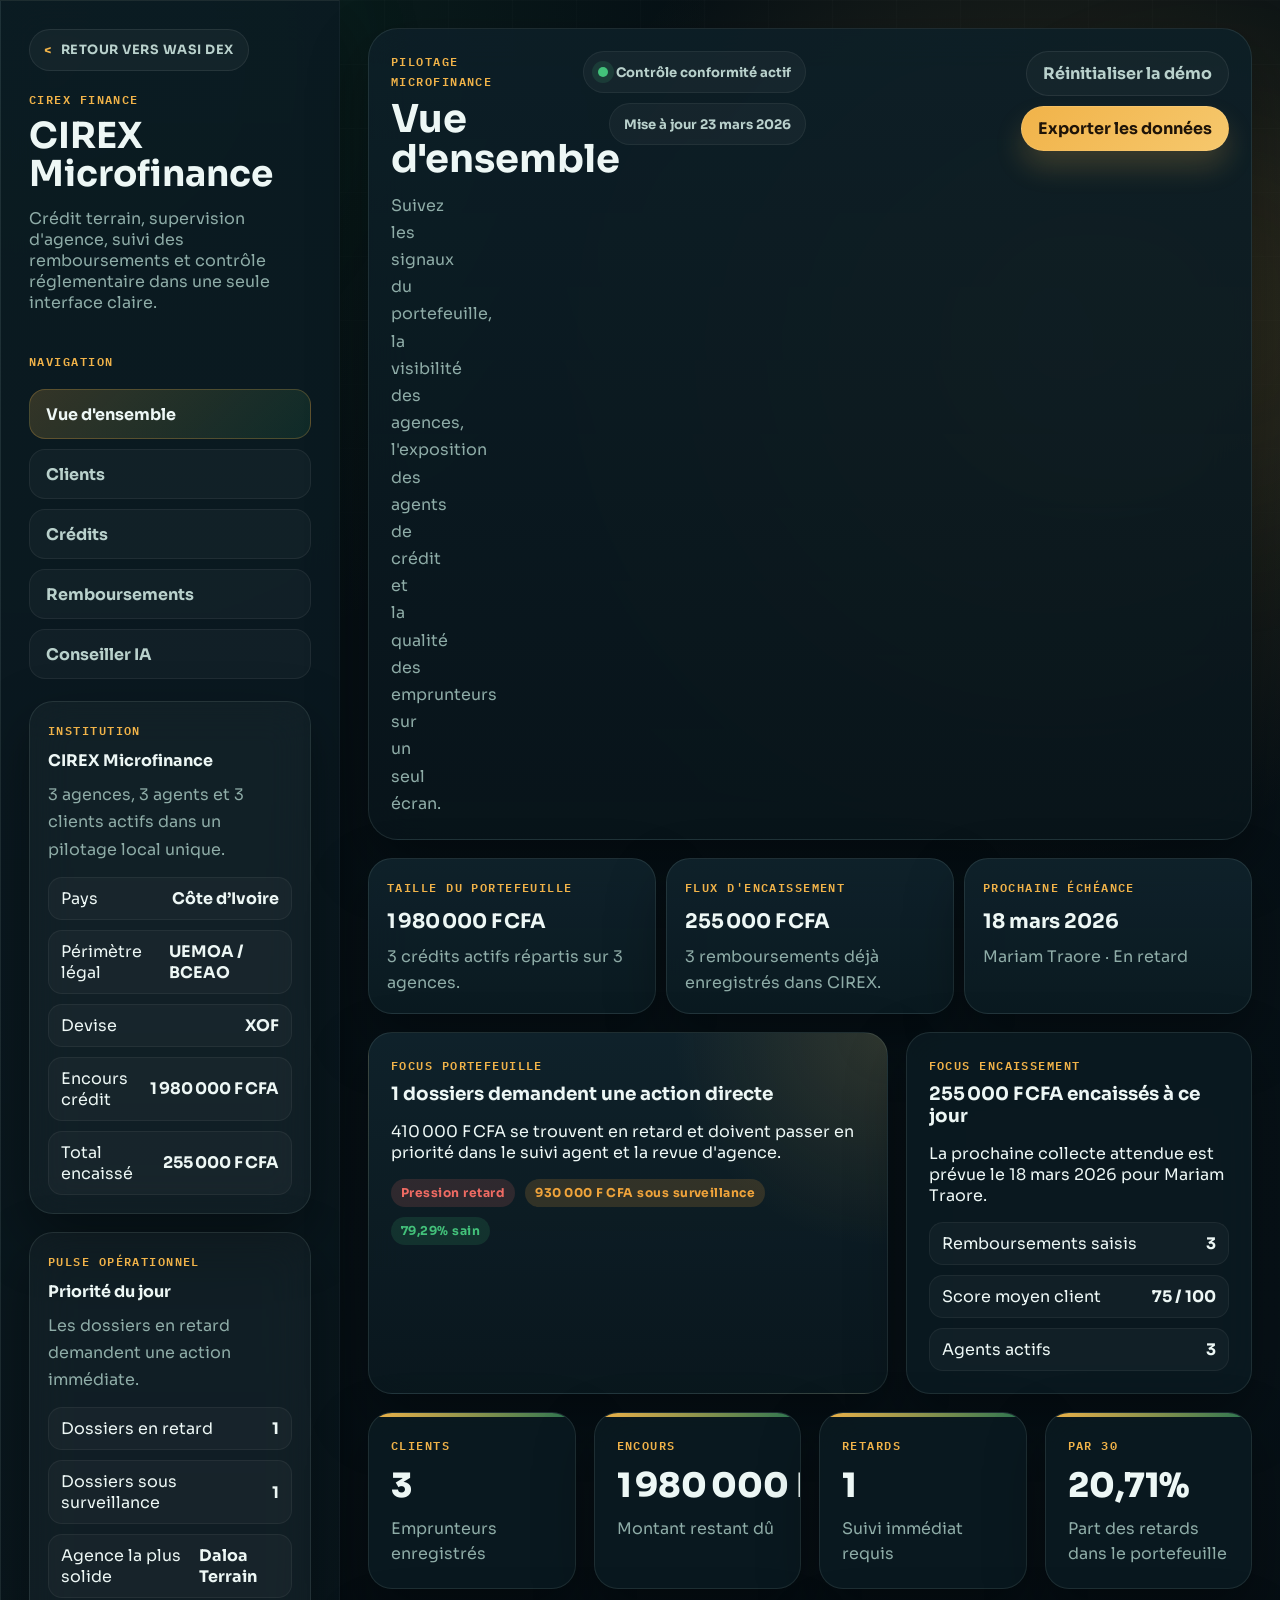
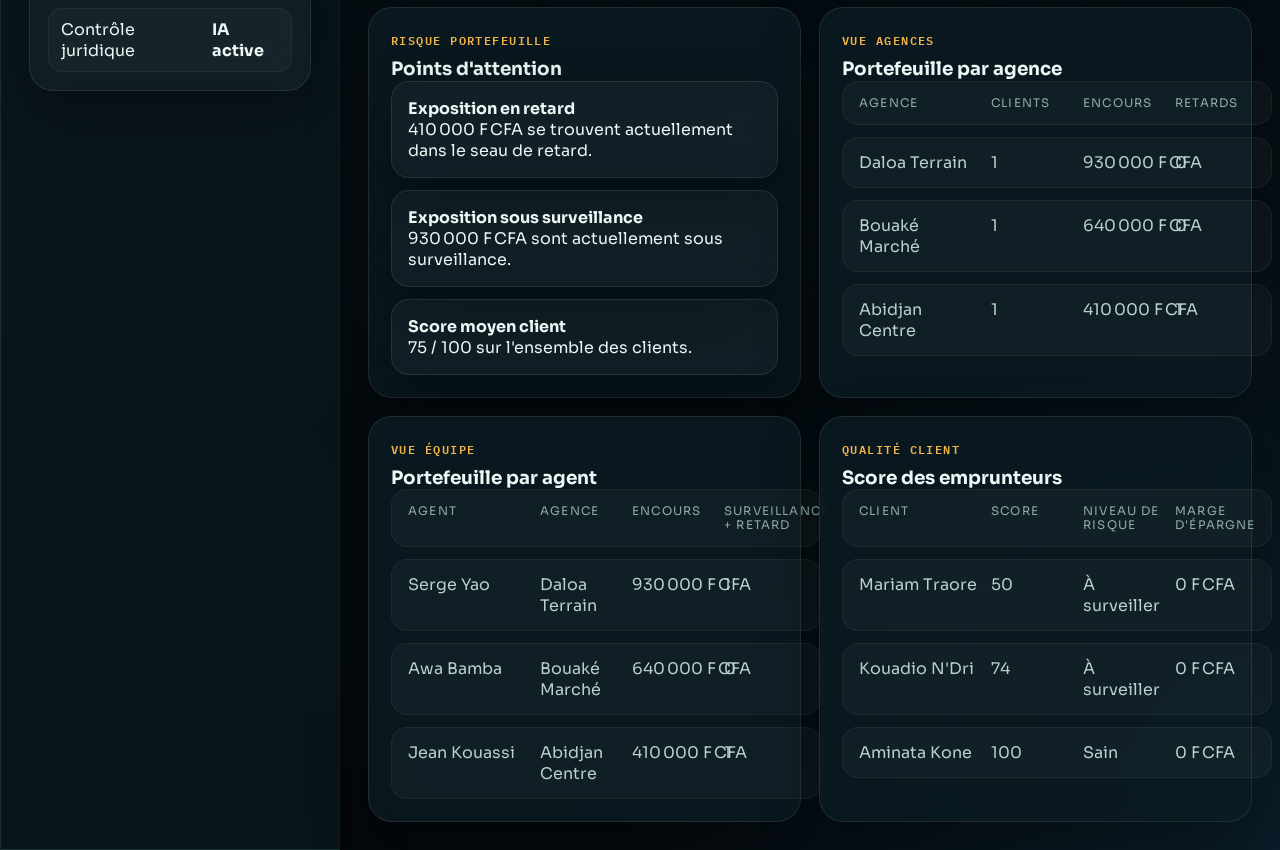
==== microfinance-app/index.html @ 3d6dc998 "Add ecosystem hub and CIREX public modules" ====
<!DOCTYPE html>
<html lang="fr">
<head>
  <meta charset="UTF-8">
  <meta name="viewport" content="width=device-width, initial-scale=1.0">
  <title>CIREX Microfinance</title>
  <link rel="preconnect" href="https://fonts.googleapis.com">
  <link rel="preconnect" href="https://fonts.gstatic.com" crossorigin>
  <link href="https://fonts.googleapis.com/css2?family=IBM+Plex+Mono:wght@400;500;600&family=Sora:wght@400;500;600;700;800&display=swap" rel="stylesheet">
  <link rel="stylesheet" href="./styles.css">
</head>
<body>
  <div class="page-orb orb-a"></div>
  <div class="page-orb orb-b"></div>

  <div class="app-shell">
    <aside class="sidebar">
      <div class="sidebar-top">
        <a class="back-link" href="../index.html">Retour vers WASI DEX</a>
        <div>
          <div class="eyebrow">CIREX Finance</div>
          <h1>CIREX Microfinance</h1>
          <p>Crédit terrain, supervision d'agence, suivi des remboursements et contrôle réglementaire dans une seule interface claire.</p>
        </div>
      </div>

      <div class="nav-shell">
        <div class="eyebrow">Navigation</div>
        <nav class="nav-list">
          <button class="nav-item active" data-view="overview">Vue d'ensemble</button>
          <button class="nav-item" data-view="clients">Clients</button>
          <button class="nav-item" data-view="loans">Crédits</button>
          <button class="nav-item" data-view="repayments">Remboursements</button>
          <button class="nav-item" data-view="advisor">Conseiller IA</button>
        </nav>
      </div>

      <div class="sidebar-stack">
        <article class="sidebar-card" id="institution-card"></article>
        <article class="sidebar-card" id="pulse-card"></article>
      </div>
    </aside>

    <main class="main-panel">
      <header class="topbar">
        <div>
          <div class="eyebrow">Pilotage Microfinance</div>
          <h2 id="view-title">Vue d'ensemble</h2>
          <p id="view-description" class="lead-copy">Suivez le portefeuille, la pression des agences, l'exposition des agents de crédit et la qualité des emprunteurs en un coup d'oeil.</p>
        </div>
        <div class="topbar-right">
          <div class="meta-chip">
            <span class="status-dot"></span>
            <span>Contrôle conformité actif</span>
          </div>
          <div class="meta-chip" id="last-updated">Mise à jour -</div>
        </div>
        <div class="topbar-actions">
          <button id="reset-btn" class="secondary-btn">Réinitialiser la démo</button>
          <button id="export-btn" class="primary-btn">Exporter les données</button>
        </div>
      </header>

      <section class="hero-strip" id="hero-strip"></section>

      <section class="view active" id="view-overview">
        <div class="feature-grid">
          <article class="panel accent-panel" id="portfolio-spotlight"></article>
          <article class="panel" id="collection-spotlight"></article>
        </div>
        <div class="stats-grid" id="stats-grid"></div>
        <div class="two-col">
          <article class="panel">
            <div class="eyebrow">Risque Portefeuille</div>
            <h3>Points d'attention</h3>
            <div id="risk-list" class="stack"></div>
          </article>
          <article class="panel">
            <div class="eyebrow">Vue Agences</div>
            <h3>Portefeuille par agence</h3>
            <div id="branch-table" class="table"></div>
          </article>
        </div>
        <div class="two-col">
          <article class="panel">
            <div class="eyebrow">Vue Équipe</div>
            <h3>Portefeuille par agent</h3>
            <div id="officer-table" class="table"></div>
          </article>
          <article class="panel">
            <div class="eyebrow">Qualité Client</div>
            <h3>Score des emprunteurs</h3>
            <div id="score-table" class="table"></div>
          </article>
        </div>
      </section>

      <section class="view" id="view-clients">
        <div class="split">
          <article class="panel">
            <div class="eyebrow">Nouveau Dossier</div>
            <h3>Ajouter un client</h3>
            <form id="client-form" class="form-grid">
              <label>Nom complet<input name="name" required></label>
              <label>Secteur d'activité<input name="sector" required></label>
              <label>Localité<input name="region" required></label>
              <label>Téléphone<input name="phone" required></label>
              <label>Agence<select name="branchId" id="client-branch-select" required></select></label>
              <label>Agent de crédit<select name="officerId" id="client-officer-select" required></select></label>
              <label class="full-span">Notes<textarea name="notes" rows="3"></textarea></label>
              <div class="full-span actions"><button class="primary-btn" type="submit">Ajouter le client</button></div>
            </form>
          </article>
          <article class="panel">
            <div class="eyebrow">Portefeuille Client</div>
            <h3>Clients</h3>
            <div id="client-list" class="stack"></div>
          </article>
        </div>
      </section>

      <section class="view" id="view-loans">
        <div class="split">
          <article class="panel">
            <div class="eyebrow">Mise En Place</div>
            <h3>Créer un crédit</h3>
            <div class="compliance-shell">
              <div class="compliance-card idle" id="loan-compliance-card">
                <div class="eyebrow">Filtre Juridique IA</div>
                <div class="compliance-body">
                  Chaque nouveau crédit est contrôlé avant enregistrement afin de limiter les écarts réglementaires.
                </div>
              </div>
            </div>
            <form id="loan-form" class="form-grid">
              <label>Client<select name="clientId" id="loan-client-select" required></select></label>
              <label>Objet du crédit<input name="purpose" required></label>
              <label>Montant XOF<input name="principal" type="number" min="1" required></label>
              <label>Taux d'intérêt %<input name="interestRate" type="number" min="0" step="0.1" required></label>
              <label>Durée en mois<input name="termMonths" type="number" min="1" required></label>
              <label>Prochaine échéance<input name="nextDueDate" type="date" required></label>
              <label>Agence<select name="branchId" id="loan-branch-select" required></select></label>
              <label>Agent de crédit<select name="officerId" id="loan-officer-select" required></select></label>
              <label>Niveau de risque<select name="riskFlag"><option value="Low">Faible</option><option value="Medium">Moyen</option><option value="High">Élevé</option></select></label>
              <label>Statut<select name="status"><option value="Current">En cours</option><option value="Watch">Sous surveillance</option><option value="Late">En retard</option></select></label>
              <div class="full-span actions"><button id="loan-submit-btn" class="primary-btn" type="submit">Contrôler puis créer le crédit</button></div>
            </form>
          </article>
          <article class="panel">
            <div class="eyebrow">Portefeuille Crédit</div>
            <h3>Crédits</h3>
            <div id="loan-list" class="stack"></div>
          </article>
        </div>
      </section>

      <section class="view" id="view-repayments">
        <div class="split">
          <article class="panel">
            <div class="eyebrow">Encaissement</div>
            <h3>Enregistrer un remboursement</h3>
            <div class="compliance-shell">
              <div class="compliance-card idle" id="repayment-compliance-card">
                <div class="eyebrow">Filtre Juridique IA</div>
                <div class="compliance-body">
                  Chaque remboursement est vérifié avant validation pour rester cohérent avec le dossier de crédit et le cadre légal.
                </div>
              </div>
            </div>
            <form id="repayment-form" class="form-grid">
              <label>Crédit<select name="loanId" id="repayment-loan-select" required></select></label>
              <label>Montant XOF<input name="amount" type="number" min="1" required></label>
              <label>Date de paiement<input name="paymentDate" type="date" required></label>
              <label>Commentaire<input name="note" required></label>
              <div class="full-span actions"><button id="repayment-submit-btn" class="primary-btn" type="submit">Contrôler puis enregistrer le remboursement</button></div>
            </form>
          </article>
          <article class="panel">
            <div class="eyebrow">Journal D'encaissement</div>
            <h3>Remboursements</h3>
            <div id="repayment-list" class="stack"></div>
          </article>
        </div>
      </section>

      <section class="view" id="view-advisor">
        <div class="advisor-grid">
          <article class="panel advisor-panel">
            <div class="eyebrow">CIREX IA</div>
            <h3>Conseiller Réglementaire Microfinance</h3>
            <p class="lead-copy advisor-copy">
              Posez vos questions sur la réglementation microfinance en Afrique, le périmètre BCEAO et UEMOA,
              les sources officielles indexées et les priorités opérationnelles du portefeuille CIREX.
            </p>

            <div class="advisor-meta" id="ai-meta-pills"></div>
            <div class="advisor-examples" id="ai-example-prompts"></div>

            <div class="advisor-chat" id="ai-chat-log" aria-live="polite">
              <article class="advisor-message assistant">
                <div class="eyebrow">Assistant</div>
                <div class="advisor-message-body">
                  Posez votre question en français. Essayez par exemple : « La réglementation BCEAO sur la microfinance s'applique-t-elle au Sénégal ? »
                </div>
              </article>
            </div>

            <form id="ai-form" class="advisor-form">
              <label class="sr-only" for="ai-question">Poser une question à CIREX IA</label>
              <textarea
                id="ai-question"
                name="question"
                rows="4"
                placeholder="Posez une question sur la réglementation, un pays, ou le portefeuille CIREX..."
                required
              ></textarea>
              <div class="advisor-form-row">
                <p class="muted">Les réponses réglementaires sont fondées sur des sources officielles indexées. Les réponses opérationnelles utilisent l'état actuel du portefeuille CIREX.</p>
                <button id="ai-submit-btn" class="primary-btn" type="submit">Interroger l'IA</button>
              </div>
            </form>
          </article>

          <div class="advisor-side">
            <article class="panel">
              <div class="eyebrow">Base Réglementaire</div>
              <h3 id="ai-source-title">Chargement des sources...</h3>
              <p id="ai-source-description" class="muted">
                Chargement de la base juridique microfinance connectée à CIREX.
              </p>
              <div class="advisor-form-row advisor-source-row">
                <p class="muted">La base se met à jour automatiquement chaque jour tant que le serveur CIREX reste actif.</p>
                <button id="ai-refresh-btn" class="secondary-btn" type="button">Actualiser les sources</button>
              </div>
              <div class="signal-list" id="ai-source-links"></div>
            </article>

            <article class="panel">
              <div class="eyebrow">Ce Que L'IA Apporte</div>
              <h3>Un appui en deux couches</h3>
              <div class="stack">
                <article class="stack-card">
                  <strong>Recherche officielle</strong>
                  <div>Pays couverts, ministères, BCEAO, UMOA, UEMOA et textes réglementaires microfinance déjà indexés.</div>
                </article>
                <article class="stack-card">
                  <strong>Appui opérationnel</strong>
                  <div>L'IA lit l'état actuel du portefeuille CIREX pour signaler les retards, la pression par agence et les priorités de suivi.</div>
                </article>
                <article class="stack-card">
                  <strong>Verrou de conformité</strong>
                  <div>La création d'un crédit et l'enregistrement d'un remboursement passent désormais par un contrôle juridique avant validation.</div>
                </article>
              </div>
            </article>
          </div>
        </div>
      </section>
    </main>
  </div>

  <script src="./app.js"></script>
</body>
</html>
---- microfinance-app/styles.css ----
:root {
  --bg: #071117;
  --bg-soft: #0d1d24;
  --panel: rgba(11, 27, 34, 0.84);
  --panel-strong: rgba(15, 34, 43, 0.96);
  --panel-soft: rgba(255, 255, 255, 0.04);
  --line: rgba(154, 182, 178, 0.14);
  --line-strong: rgba(241, 179, 73, 0.3);
  --text: #edf7f5;
  --muted: #8eaca7;
  --muted-strong: #b9d1cc;
  --accent: #f1b349;
  --accent-strong: #f6c86d;
  --accent-soft: rgba(241, 179, 73, 0.12);
  --good: #43c17a;
  --warn: #f0a43b;
  --bad: #ef6b63;
  --shadow: 0 24px 58px rgba(0, 0, 0, 0.34);
  --radius-xl: 30px;
  --radius-lg: 24px;
  --radius-md: 18px;
  --radius-sm: 14px;
  --mono: "IBM Plex Mono", monospace;
  --sans: "Sora", system-ui, sans-serif;
}

* {
  box-sizing: border-box;
}

body {
  margin: 0;
  min-height: 100vh;
  font-family: var(--sans);
  color: var(--text);
  background:
    radial-gradient(circle at top left, rgba(67, 193, 122, 0.12), transparent 26%),
    radial-gradient(circle at 82% 14%, rgba(241, 179, 73, 0.18), transparent 22%),
    radial-gradient(circle at bottom right, rgba(38, 122, 166, 0.18), transparent 24%),
    linear-gradient(180deg, #061015 0%, #071117 55%, #04090d 100%);
}

body::before {
  content: "";
  position: fixed;
  inset: 0;
  pointer-events: none;
  background-image:
    linear-gradient(rgba(255, 255, 255, 0.03) 1px, transparent 1px),
    linear-gradient(90deg, rgba(255, 255, 255, 0.03) 1px, transparent 1px);
  background-size: 64px 64px;
  mask-image: linear-gradient(180deg, rgba(0, 0, 0, 0.52), transparent 90%);
}

a {
  color: inherit;
  text-decoration: none;
}

button,
input,
select,
textarea {
  font: inherit;
}

.page-orb {
  position: fixed;
  width: 380px;
  height: 380px;
  border-radius: 50%;
  filter: blur(110px);
  opacity: 0.4;
  pointer-events: none;
}

.orb-a {
  top: -120px;
  left: -110px;
  background: rgba(67, 193, 122, 0.2);
}

.orb-b {
  right: -120px;
  top: 120px;
  background: rgba(241, 179, 73, 0.15);
}

.app-shell {
  position: relative;
  z-index: 1;
  min-height: 100vh;
  display: grid;
  grid-template-columns: 340px minmax(0, 1fr);
}

.sidebar,
.panel,
.stat-card,
.record-card,
.stack-card,
.sidebar-card,
.topbar,
.hero-mini-card {
  border: 1px solid var(--line);
  box-shadow: var(--shadow);
  backdrop-filter: blur(20px);
}

.sidebar {
  background:
    linear-gradient(180deg, rgba(11, 27, 34, 0.94), rgba(9, 21, 27, 0.98));
  padding: 28px;
  display: flex;
  flex-direction: column;
  gap: 22px;
  border-right: 1px solid rgba(255, 255, 255, 0.04);
}

.sidebar-top,
.sidebar-stack,
.nav-shell,
.stack,
.table,
.form-grid,
.view,
.feature-grid,
.stats-grid,
.two-col,
.split {
  display: grid;
  gap: 18px;
}

.back-link,
.nav-item,
.primary-btn,
.secondary-btn,
.ghost-btn {
  transition:
    transform 0.18s ease,
    border-color 0.18s ease,
    background 0.18s ease,
    color 0.18s ease,
    box-shadow 0.18s ease;
}

.back-link {
  display: inline-flex;
  align-items: center;
  gap: 8px;
  width: fit-content;
  min-height: 42px;
  padding: 10px 14px;
  border-radius: 999px;
  border: 1px solid rgba(255, 255, 255, 0.08);
  background: rgba(255, 255, 255, 0.04);
  color: var(--muted-strong);
  font-size: 0.8rem;
  font-weight: 700;
  letter-spacing: 0.04em;
  text-transform: uppercase;
}

.back-link::before {
  content: "<";
  color: var(--accent);
}

.back-link:hover,
.ghost-btn:hover,
.secondary-btn:hover {
  transform: translateY(-1px);
  border-color: var(--line-strong);
  color: var(--text);
  box-shadow: 0 0 0 1px rgba(241, 179, 73, 0.12);
}

.sidebar h1,
.main-panel h2,
.panel h3,
.record-card h3 {
  margin: 8px 0 0;
}

.sidebar h1 {
  font-size: clamp(2rem, 2.8vw, 2.8rem);
  line-height: 1.05;
}

.main-panel h2 {
  font-size: clamp(2rem, 3vw, 2.8rem);
  line-height: 1.05;
}

.panel h3,
.record-card h3 {
  font-size: 1.15rem;
  line-height: 1.2;
}

.sidebar p,
.record-card p,
.muted,
.lead-copy {
  color: var(--muted);
}

.eyebrow {
  font-family: var(--mono);
  text-transform: uppercase;
  letter-spacing: 0.12em;
  font-size: 0.75rem;
  font-weight: 600;
  color: var(--accent);
}

.nav-list {
  display: grid;
  gap: 10px;
}

.nav-item {
  display: flex;
  align-items: center;
  justify-content: space-between;
  min-height: 50px;
  padding: 13px 16px;
  border-radius: 16px;
  background: rgba(255, 255, 255, 0.03);
  border: 1px solid rgba(255, 255, 255, 0.06);
  color: var(--muted-strong);
  text-align: left;
  font-weight: 700;
  cursor: pointer;
}

.nav-item.active,
.nav-item:hover {
  background: linear-gradient(135deg, rgba(241, 179, 73, 0.18), rgba(67, 193, 122, 0.1));
  border-color: rgba(241, 179, 73, 0.24);
  color: var(--text);
}

.sidebar-card {
  padding: 18px;
  border-radius: var(--radius-lg);
  background: rgba(255, 255, 255, 0.03);
}

.sidebar-card strong {
  display: block;
  margin-top: 10px;
}

.sidebar-card ul,
.sidebar-card p {
  margin: 10px 0 0;
  padding-left: 18px;
  line-height: 1.7;
}

.sidebar-card p {
  padding-left: 0;
}

.signal-list {
  display: grid;
  gap: 10px;
  margin-top: 14px;
}

.signal-row {
  display: flex;
  justify-content: space-between;
  align-items: center;
  gap: 10px;
  min-height: 42px;
  padding: 10px 12px;
  border-radius: 14px;
  background: rgba(255, 255, 255, 0.03);
  border: 1px solid rgba(255, 255, 255, 0.05);
}

.signal-row strong {
  margin: 0;
}

.main-panel {
  padding: 28px;
  display: grid;
  gap: 18px;
}

.topbar {
  display: grid;
  grid-template-columns: minmax(0, 1fr) auto auto;
  gap: 16px;
  align-items: start;
  padding: 22px;
  border-radius: var(--radius-xl);
  background:
    linear-gradient(180deg, rgba(13, 31, 39, 0.92), rgba(9, 21, 27, 0.88));
}

.lead-copy {
  margin: 12px 0 0;
  max-width: 70ch;
  line-height: 1.7;
}

.topbar-right,
.topbar-actions,
.hero-strip,
.hero-card-actions,
.record-actions,
.table-headline,
.record-row,
.record-card header,
.pill-row,
.advisor-meta,
.advisor-examples,
.advisor-form-row {
  display: flex;
  flex-wrap: wrap;
  gap: 10px;
}

.topbar-right {
  align-items: center;
  justify-content: flex-end;
}

.topbar-actions {
  justify-content: flex-end;
}

.meta-chip {
  display: inline-flex;
  align-items: center;
  gap: 8px;
  min-height: 42px;
  padding: 10px 14px;
  border-radius: 999px;
  background: rgba(255, 255, 255, 0.04);
  border: 1px solid rgba(255, 255, 255, 0.06);
  color: var(--muted-strong);
  font-size: 0.82rem;
  font-weight: 700;
}

.status-dot {
  width: 10px;
  height: 10px;
  border-radius: 50%;
  background: var(--good);
  box-shadow: 0 0 0 6px rgba(67, 193, 122, 0.14);
}

.primary-btn,
.secondary-btn,
.ghost-btn {
  display: inline-flex;
  align-items: center;
  justify-content: center;
  min-height: 44px;
  padding: 11px 16px;
  border-radius: 999px;
  font-weight: 700;
  cursor: pointer;
}

.primary-btn {
  border: 1px solid rgba(255, 227, 180, 0.14);
  background: linear-gradient(135deg, var(--accent), var(--accent-strong));
  color: #1f1408;
  box-shadow: 0 16px 28px rgba(241, 179, 73, 0.2);
}

.primary-btn:hover {
  transform: translateY(-1px);
  box-shadow: 0 20px 34px rgba(241, 179, 73, 0.24);
}

.primary-btn:disabled,
.secondary-btn:disabled,
.ghost-btn:disabled {
  opacity: 0.68;
  cursor: wait;
  transform: none;
  box-shadow: none;
}

.secondary-btn,
.ghost-btn {
  background: rgba(255, 255, 255, 0.03);
  color: var(--muted-strong);
  border: 1px solid rgba(255, 255, 255, 0.08);
}

.ghost-btn {
  min-height: 38px;
  padding: 9px 12px;
  font-size: 0.8rem;
}

.hero-strip {
  display: grid;
  grid-template-columns: repeat(3, minmax(0, 1fr));
}

.hero-mini-card {
  padding: 18px;
  border-radius: var(--radius-lg);
  background:
    linear-gradient(180deg, rgba(15, 34, 43, 0.96), rgba(11, 27, 34, 0.92));
}

.hero-mini-card strong {
  display: block;
  margin-top: 12px;
  font-size: 1.25rem;
}

.hero-mini-card p {
  margin: 10px 0 0;
  color: var(--muted);
  line-height: 1.6;
}

.view {
  display: none;
}

.view.active {
  display: grid;
}

.feature-grid {
  grid-template-columns: minmax(0, 1.2fr) minmax(280px, 0.8fr);
}

.advisor-grid {
  display: grid;
  grid-template-columns: minmax(0, 1.35fr) minmax(320px, 0.75fr);
  gap: 18px;
}

.advisor-side {
  display: grid;
  gap: 18px;
}

.stats-grid {
  grid-template-columns: repeat(auto-fit, minmax(180px, 1fr));
}

.two-col {
  grid-template-columns: repeat(2, minmax(0, 1fr));
}

.split {
  grid-template-columns: minmax(320px, 420px) minmax(0, 1fr);
}

.panel,
.stat-card {
  padding: 22px;
  border-radius: var(--radius-lg);
}

.panel,
.stat-card,
.record-card,
.stack-card {
  background: var(--panel);
}

.accent-panel {
  background:
    radial-gradient(circle at top right, rgba(241, 179, 73, 0.14), transparent 34%),
    linear-gradient(180deg, rgba(15, 34, 43, 0.98), rgba(10, 24, 30, 0.94));
}

.stat-card {
  position: relative;
  overflow: hidden;
}

.stat-card::before {
  content: "";
  position: absolute;
  inset: 0 auto auto 0;
  width: 100%;
  height: 4px;
  background: linear-gradient(90deg, var(--accent), rgba(67, 193, 122, 0.55));
}

.stat-value {
  margin-top: 14px;
  font-size: 2.1rem;
  font-weight: 800;
  line-height: 1;
}

.stat-note {
  margin-top: 14px;
  color: var(--muted);
  line-height: 1.55;
}

.stack,
.table {
  gap: 12px;
}

.stack-card,
.record-card {
  padding: 16px;
  border-radius: var(--radius-md);
}

.stack-card {
  background: rgba(255, 255, 255, 0.03);
}

.stack-card p {
  margin: 8px 0 0;
  line-height: 1.6;
}

.form-grid {
  grid-template-columns: repeat(2, minmax(0, 1fr));
  gap: 14px;
}

.form-grid label {
  display: grid;
  gap: 8px;
  color: var(--muted-strong);
  font-size: 0.9rem;
}

.form-grid input,
.form-grid select,
.form-grid textarea {
  width: 100%;
  min-height: 48px;
  padding: 12px 14px;
  border-radius: 14px;
  border: 1px solid rgba(255, 255, 255, 0.09);
  background: rgba(255, 255, 255, 0.03);
  color: var(--text);
}

.form-grid textarea {
  min-height: 110px;
  resize: vertical;
}

.form-grid input:focus,
.form-grid select:focus,
.form-grid textarea:focus {
  outline: none;
  border-color: rgba(241, 179, 73, 0.4);
  box-shadow: 0 0 0 3px rgba(241, 179, 73, 0.1);
}

.full-span {
  grid-column: 1 / -1;
}

.actions {
  display: flex;
  justify-content: flex-end;
}

.record-card header,
.record-row {
  justify-content: space-between;
  align-items: flex-start;
}

.record-card header {
  margin-bottom: 12px;
}

.record-card p,
.muted {
  margin: 0;
}

.record-row {
  padding: 10px 0;
  border-top: 1px solid rgba(255, 255, 255, 0.06);
  color: var(--muted-strong);
}

.record-row:first-of-type {
  border-top: 0;
  padding-top: 0;
}

.record-actions {
  margin-top: 14px;
}

.advisor-copy {
  max-width: 72ch;
}

.compliance-shell {
  display: grid;
  gap: 12px;
  margin: 16px 0 18px;
}

.compliance-card {
  display: grid;
  gap: 12px;
  padding: 16px;
  border-radius: var(--radius-md);
  border: 1px solid rgba(255, 255, 255, 0.08);
  background: rgba(255, 255, 255, 0.03);
}

.compliance-card.idle {
  border-style: dashed;
}

.compliance-card.loading {
  border-color: rgba(241, 179, 73, 0.26);
  background: linear-gradient(135deg, rgba(241, 179, 73, 0.1), rgba(255, 255, 255, 0.03));
}

.compliance-card.approved {
  border-color: rgba(67, 193, 122, 0.28);
  background: linear-gradient(135deg, rgba(67, 193, 122, 0.12), rgba(255, 255, 255, 0.03));
}

.compliance-card.review {
  border-color: rgba(240, 164, 59, 0.28);
  background: linear-gradient(135deg, rgba(240, 164, 59, 0.14), rgba(255, 255, 255, 0.03));
}

.compliance-card.block {
  border-color: rgba(239, 107, 99, 0.3);
  background: linear-gradient(135deg, rgba(239, 107, 99, 0.13), rgba(255, 255, 255, 0.03));
}

.compliance-header {
  display: flex;
  flex-wrap: wrap;
  align-items: center;
  justify-content: space-between;
  gap: 10px;
}

.compliance-body,
.compliance-note {
  color: var(--muted-strong);
  line-height: 1.7;
}

.compliance-lines,
.compliance-citations {
  display: grid;
  gap: 10px;
}

.compliance-line,
.compliance-citation {
  padding: 12px 14px;
  border-radius: 14px;
  background: rgba(255, 255, 255, 0.04);
  border: 1px solid rgba(255, 255, 255, 0.05);
}

.compliance-line strong,
.compliance-citation strong {
  display: block;
  margin-bottom: 6px;
}

.compliance-citation p,
.compliance-line p {
  margin: 0;
  color: var(--muted);
  line-height: 1.6;
}

.compliance-link {
  display: inline-flex;
  align-items: center;
  gap: 8px;
  margin-top: 8px;
  color: var(--accent-strong);
  font-size: 0.84rem;
  font-weight: 700;
}

.advisor-source-row {
  justify-content: space-between;
  align-items: center;
  margin: 14px 0;
}

.advisor-panel {
  display: grid;
  gap: 16px;
}

.advisor-meta {
  align-items: center;
}

.ai-meta-pill {
  gap: 8px;
  background: rgba(255, 255, 255, 0.04);
  color: var(--muted-strong);
}

.ai-meta-pill strong {
  color: var(--text);
}

.advisor-examples {
  align-items: center;
}

.ai-chip {
  min-height: 38px;
}

.advisor-chat {
  min-height: 420px;
  max-height: 70vh;
  overflow-y: auto;
  display: grid;
  gap: 14px;
  padding-right: 4px;
}

.advisor-message {
  padding: 16px;
  border-radius: var(--radius-md);
  background: rgba(255, 255, 255, 0.03);
  border: 1px solid rgba(255, 255, 255, 0.06);
}

.advisor-message.user {
  background: linear-gradient(135deg, rgba(241, 179, 73, 0.12), rgba(67, 193, 122, 0.06));
}

.advisor-message-body {
  margin-top: 10px;
  color: var(--text);
  line-height: 1.7;
  white-space: pre-wrap;
}

.advisor-citations {
  display: grid;
  gap: 10px;
  margin-top: 14px;
}

.advisor-citation div {
  margin-top: 8px;
  color: var(--muted);
  line-height: 1.6;
  white-space: pre-wrap;
}

.advisor-form {
  display: grid;
  gap: 14px;
}

.advisor-form textarea {
  width: 100%;
  min-height: 120px;
  padding: 14px 16px;
  border-radius: 16px;
  border: 1px solid rgba(255, 255, 255, 0.09);
  background: rgba(255, 255, 255, 0.03);
  color: var(--text);
  resize: vertical;
}

.advisor-form textarea:focus {
  outline: none;
  border-color: rgba(241, 179, 73, 0.4);
  box-shadow: 0 0 0 3px rgba(241, 179, 73, 0.1);
}

.advisor-form-row {
  justify-content: space-between;
  align-items: center;
}

.advisor-link {
  color: var(--muted-strong);
}

.advisor-link strong {
  color: var(--accent-strong);
}

.pill {
  display: inline-flex;
  align-items: center;
  justify-content: center;
  min-height: 28px;
  padding: 0 10px;
  border-radius: 999px;
  font-size: 0.76rem;
  font-weight: 700;
  letter-spacing: 0.04em;
}

.pill.good,
.pill.current,
.pill.approved {
  background: rgba(67, 193, 122, 0.14);
  color: var(--good);
}

.pill.watch,
.pill.medium,
.pill.review,
.pill.loading {
  background: rgba(240, 164, 59, 0.16);
  color: var(--warn);
}

.pill.late,
.pill.high,
.pill.block {
  background: rgba(239, 107, 99, 0.15);
  color: var(--bad);
}

.pill.score-good {
  background: rgba(67, 193, 122, 0.14);
  color: var(--good);
}

.pill.score-mid {
  background: rgba(240, 164, 59, 0.16);
  color: var(--warn);
}

.pill.score-low {
  background: rgba(239, 107, 99, 0.15);
  color: var(--bad);
}

.table-row {
  display: grid;
  grid-template-columns: minmax(120px, 1.2fr) repeat(3, minmax(80px, 0.7fr));
  gap: 12px;
  padding: 14px 16px;
  border-radius: 16px;
  background: rgba(255, 255, 255, 0.03);
  border: 1px solid rgba(255, 255, 255, 0.05);
  color: var(--muted-strong);
}

.table-row.header {
  text-transform: uppercase;
  font-size: 0.74rem;
  letter-spacing: 0.1em;
  color: var(--muted);
}

.positive {
  color: var(--good);
}

.warning {
  color: var(--warn);
}

.negative {
  color: var(--bad);
}

.sr-only {
  position: absolute;
  width: 1px;
  height: 1px;
  padding: 0;
  margin: -1px;
  overflow: hidden;
  clip: rect(0, 0, 0, 0);
  white-space: nowrap;
  border: 0;
}

@media (max-width: 1220px) {
  .topbar {
    grid-template-columns: 1fr;
  }

  .topbar-right,
  .topbar-actions {
    justify-content: flex-start;
  }

  .hero-strip,
  .feature-grid,
  .two-col,
  .split,
  .advisor-grid {
    grid-template-columns: 1fr;
  }
}

@media (max-width: 980px) {
  .app-shell {
    grid-template-columns: 1fr;
  }

  .sidebar {
    border-right: 0;
    border-bottom: 1px solid rgba(255, 255, 255, 0.05);
  }
}

@media (max-width: 720px) {
  .main-panel,
  .sidebar {
    padding: 18px;
  }

  .form-grid,
  .table-row,
  .hero-strip {
    grid-template-columns: 1fr;
  }

  .topbar-right,
  .topbar-actions,
  .record-card header,
  .record-row,
  .record-actions,
  .advisor-form-row {
    flex-direction: column;
    align-items: flex-start;
  }
}
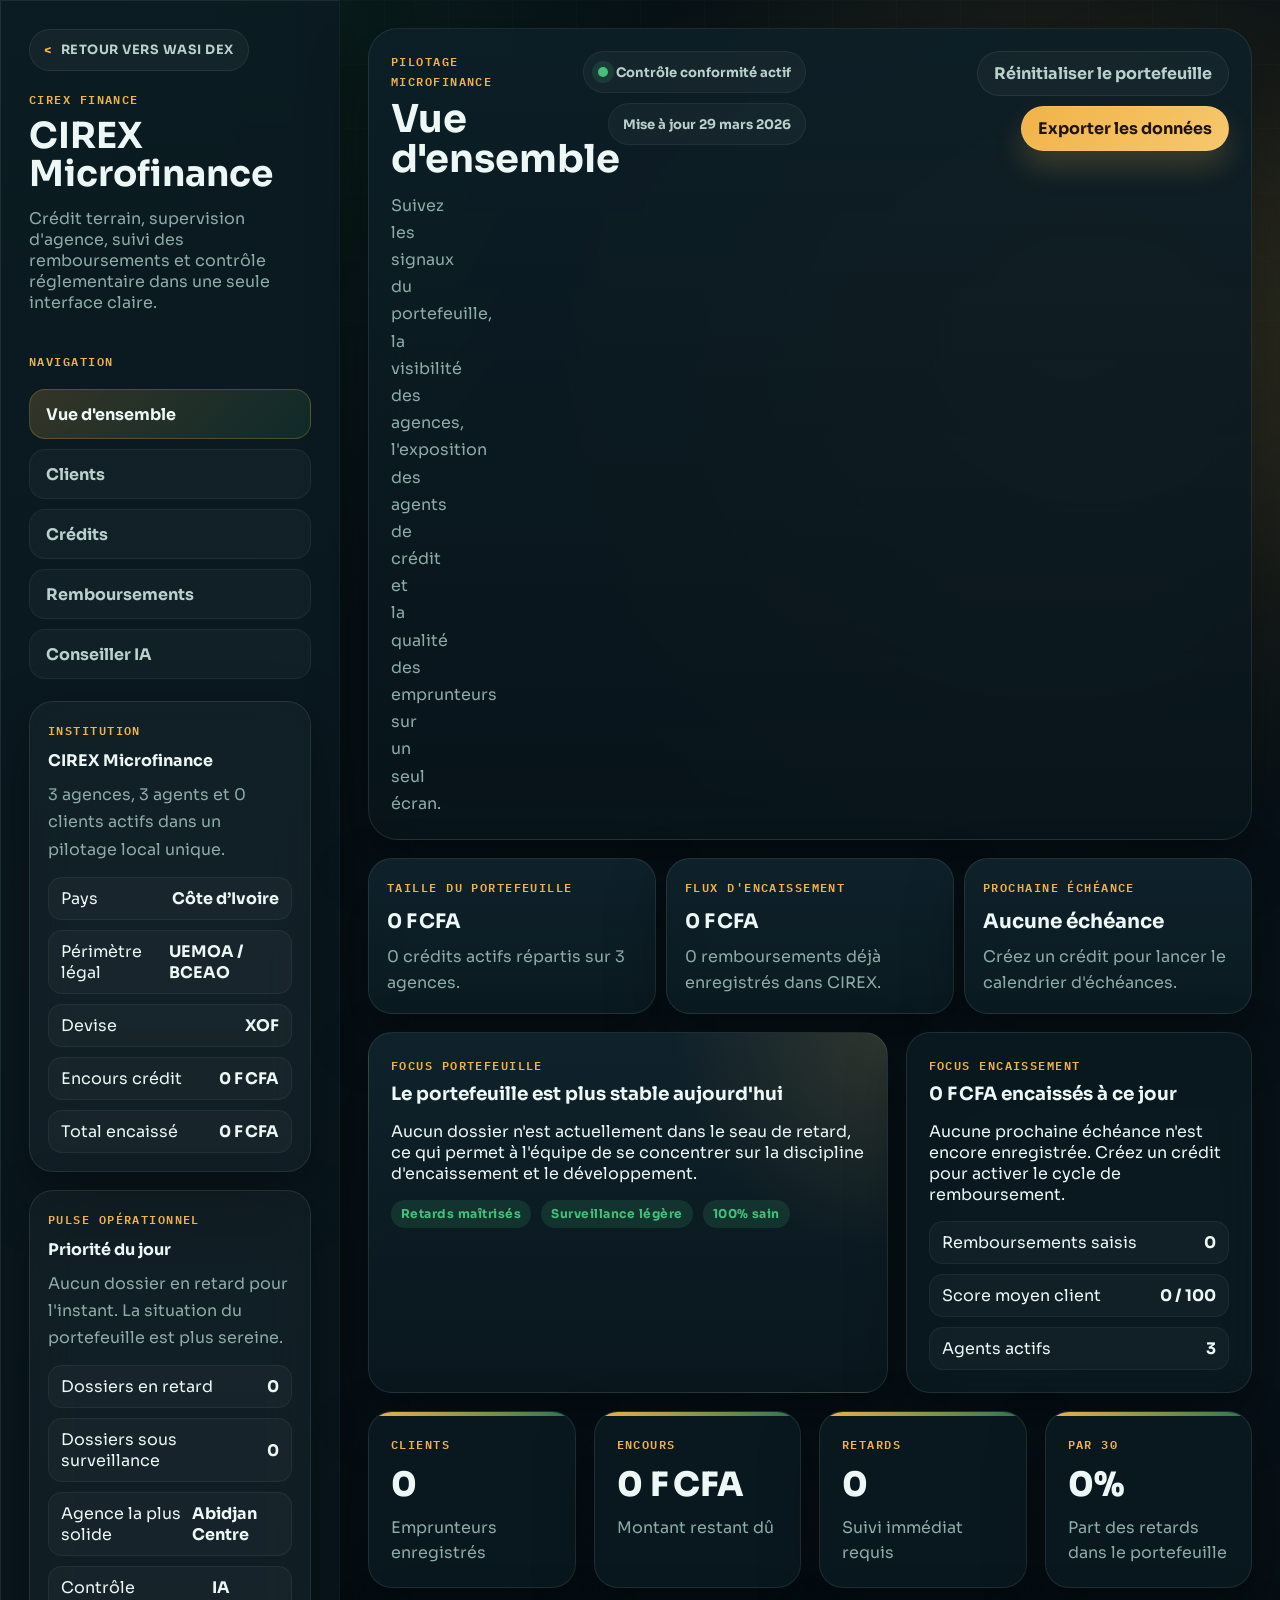
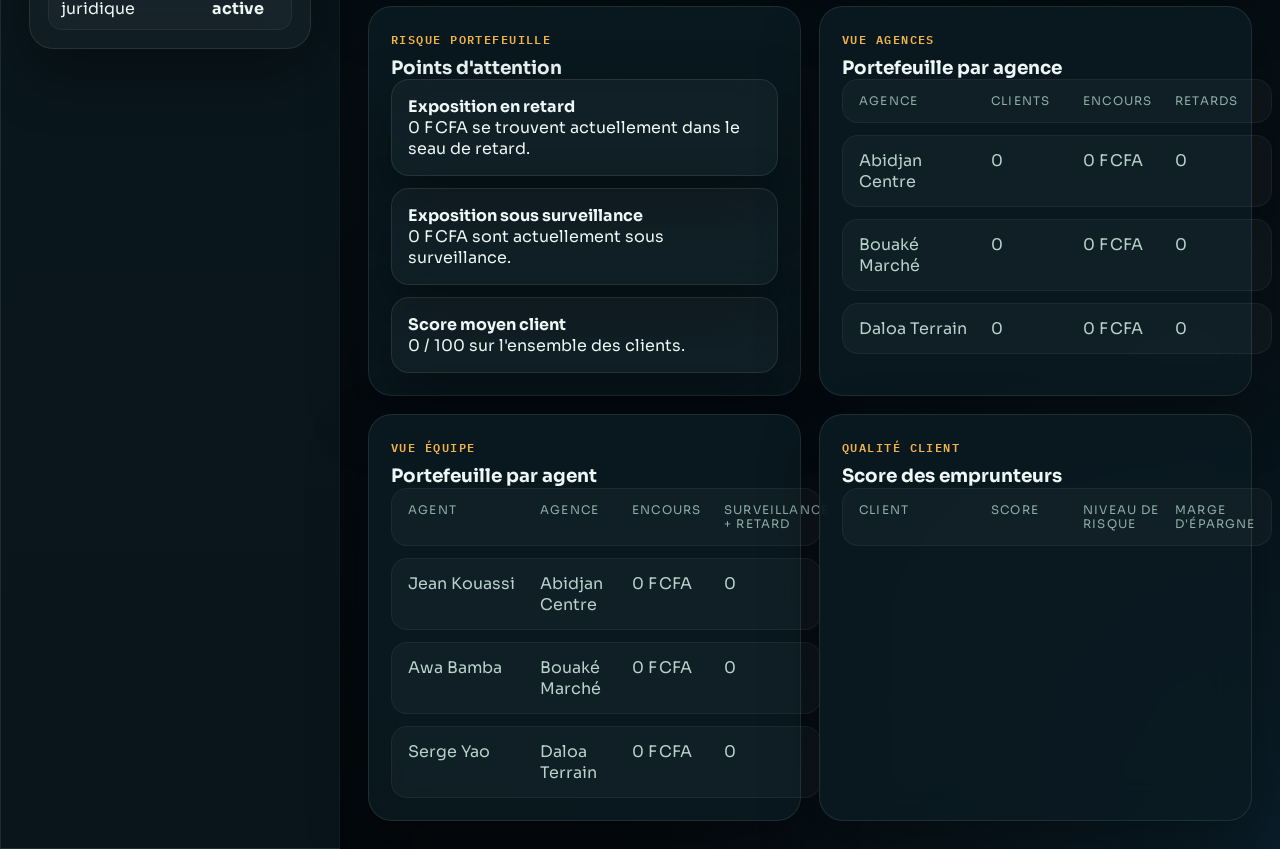
==== commit 97462260: "Start CIREX public portfolio empty" ====
--- a/microfinance-app/index.html
+++ b/microfinance-app/index.html
@@ -56,7 +56,7 @@
           <div class="meta-chip" id="last-updated">Mise à jour -</div>
         </div>
         <div class="topbar-actions">
-          <button id="reset-btn" class="secondary-btn">Réinitialiser la démo</button>
+          <button id="reset-btn" class="secondary-btn">Réinitialiser le portefeuille</button>
           <button id="export-btn" class="primary-btn">Exporter les données</button>
         </div>
       </header>
--- a/microfinance-app/styles.css
+++ b/microfinance-app/styles.css
@@ -520,6 +520,14 @@
   border-radius: var(--radius-md);
 }
 
+.empty-state-card {
+  border-style: dashed;
+  border-color: rgba(255, 255, 255, 0.14);
+  background:
+    radial-gradient(circle at top right, rgba(241, 179, 73, 0.08), transparent 34%),
+    rgba(255, 255, 255, 0.03);
+}
+
 .stack-card {
   background: rgba(255, 255, 255, 0.03);
 }
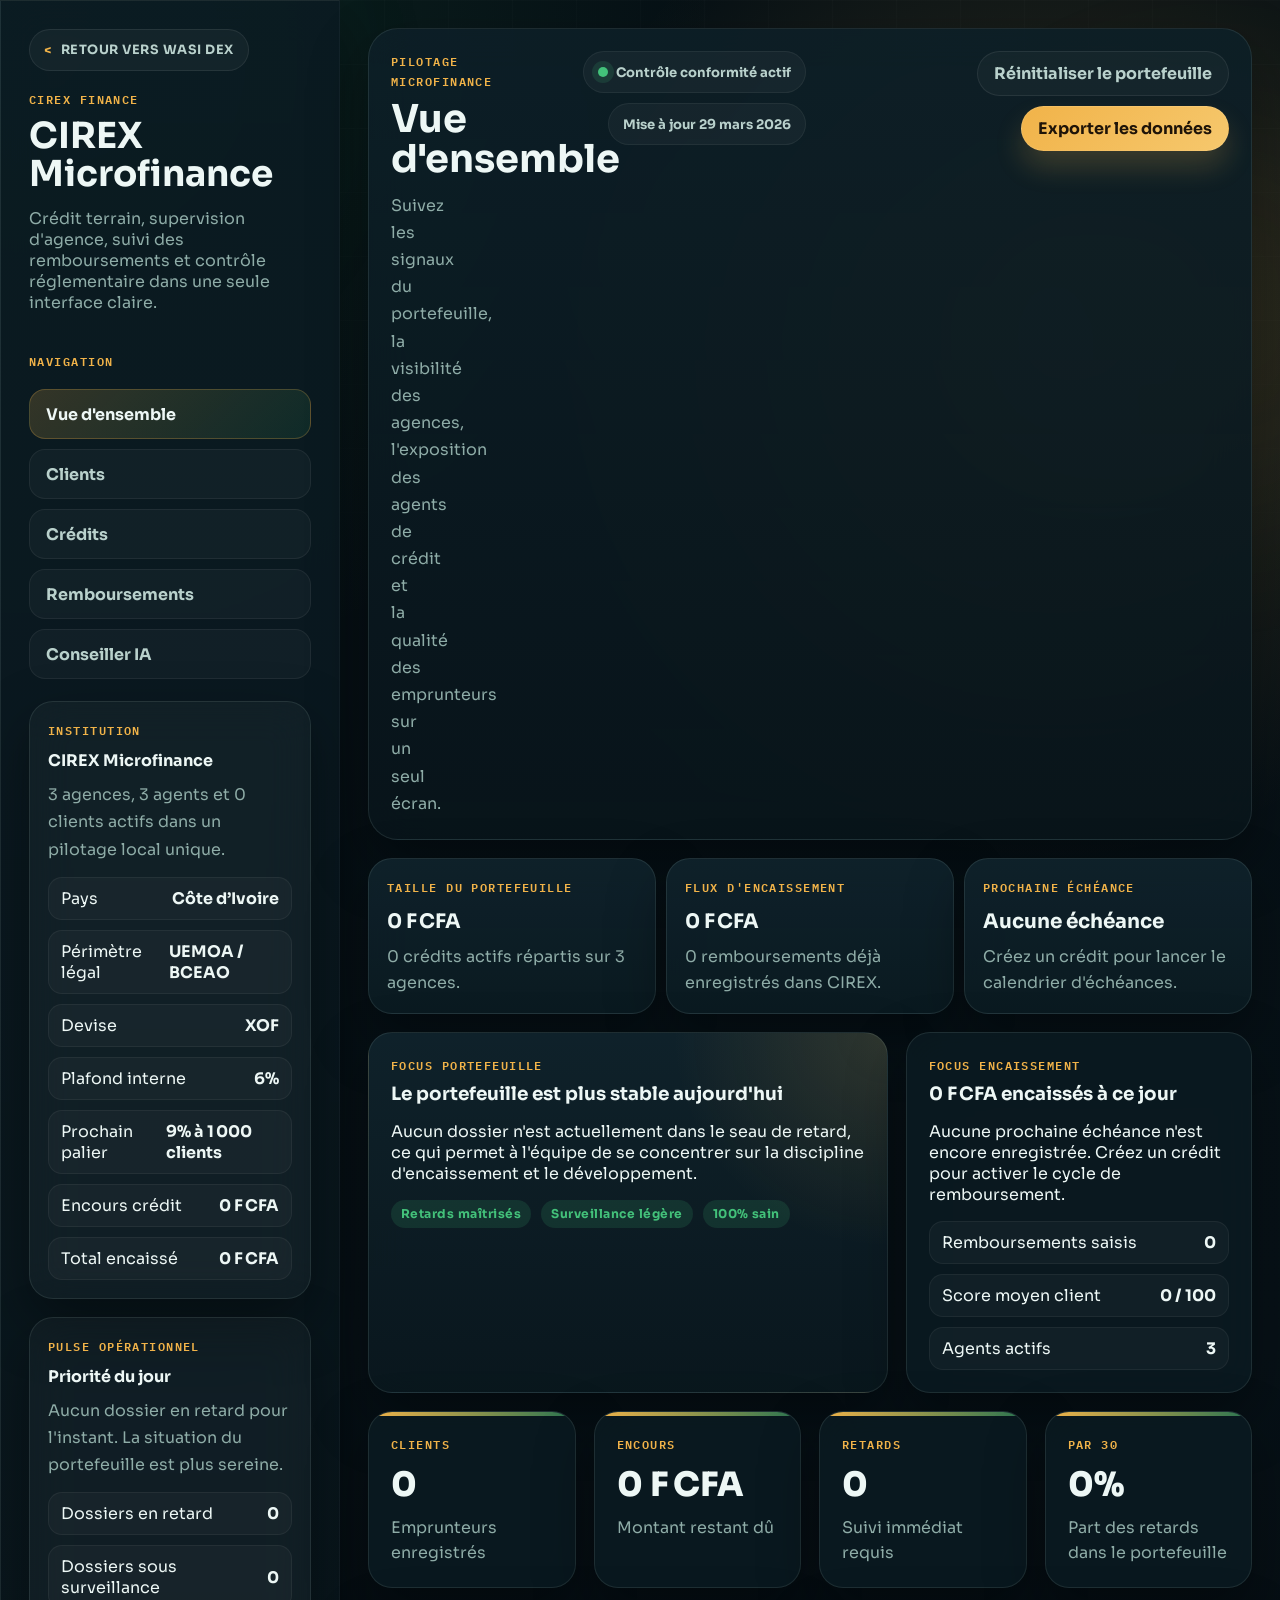
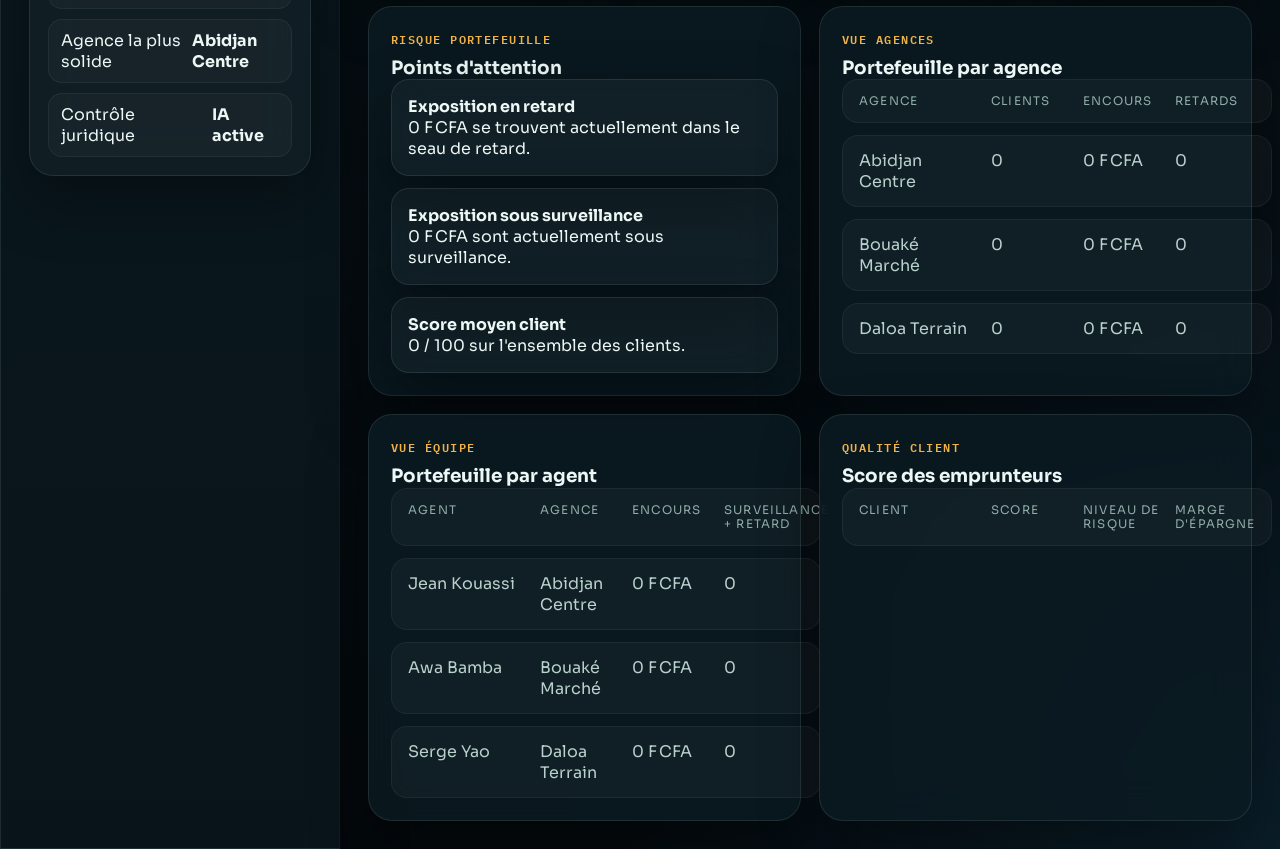
==== commit eefc65cd: "Add customer-based interest ceiling policy" ====
--- a/microfinance-app/index.html
+++ b/microfinance-app/index.html
@@ -136,7 +136,7 @@
               <label>Client<select name="clientId" id="loan-client-select" required></select></label>
               <label>Objet du crédit<input name="purpose" required></label>
               <label>Montant XOF<input name="principal" type="number" min="1" required></label>
-              <label>Taux d'intérêt %<input name="interestRate" type="number" min="0" step="0.1" required></label>
+              <label>Taux d'intérêt %<input name="interestRate" type="number" min="0" max="12" step="0.1" required></label>
               <label>Durée en mois<input name="termMonths" type="number" min="1" required></label>
               <label>Prochaine échéance<input name="nextDueDate" type="date" required></label>
               <label>Agence<select name="branchId" id="loan-branch-select" required></select></label>
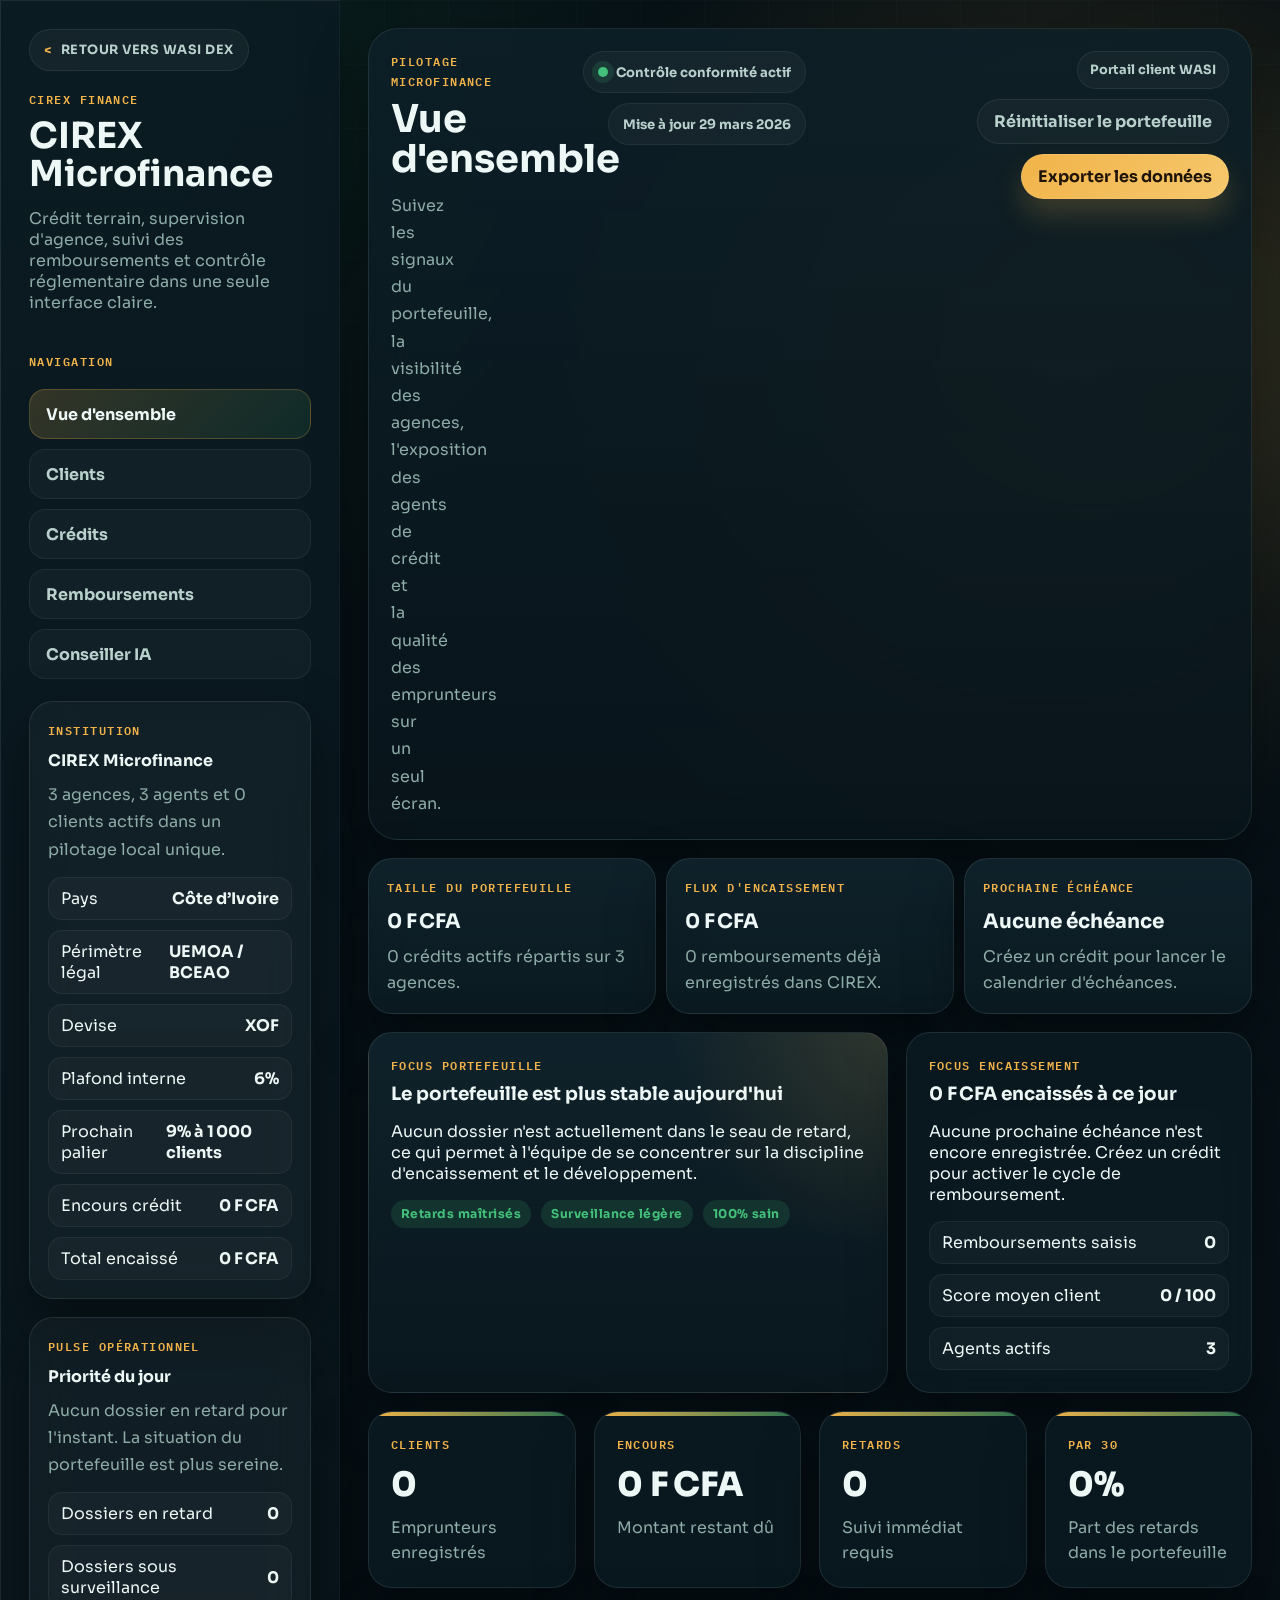
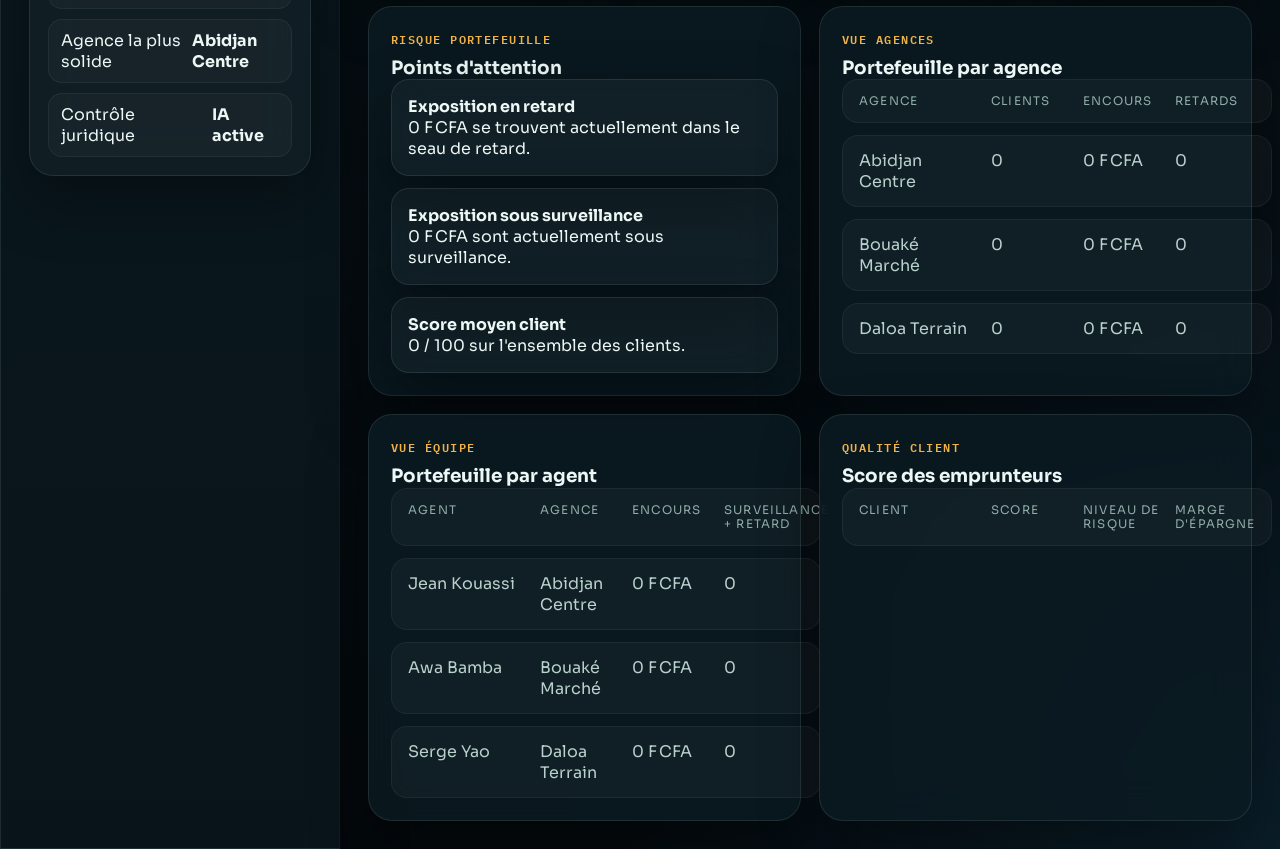
==== commit 5760563b: "Add WASI customer investment portal" ====
--- a/microfinance-app/index.html
+++ b/microfinance-app/index.html
@@ -56,6 +56,7 @@
           <div class="meta-chip" id="last-updated">Mise à jour -</div>
         </div>
         <div class="topbar-actions">
+          <a class="ghost-btn" href="./wasi-customer-portal.html">Portail client WASI</a>
           <button id="reset-btn" class="secondary-btn">Réinitialiser le portefeuille</button>
           <button id="export-btn" class="primary-btn">Exporter les données</button>
         </div>
--- a/microfinance-app/styles.css
+++ b/microfinance-app/styles.css
@@ -670,6 +670,17 @@
   line-height: 1.7;
 }
 
+.compliance-actions {
+  display: flex;
+  flex-wrap: wrap;
+  gap: 10px;
+}
+
+.compliance-actions .secondary-btn {
+  width: fit-content;
+  min-width: 240px;
+}
+
 .compliance-lines,
 .compliance-citations {
   display: grid;
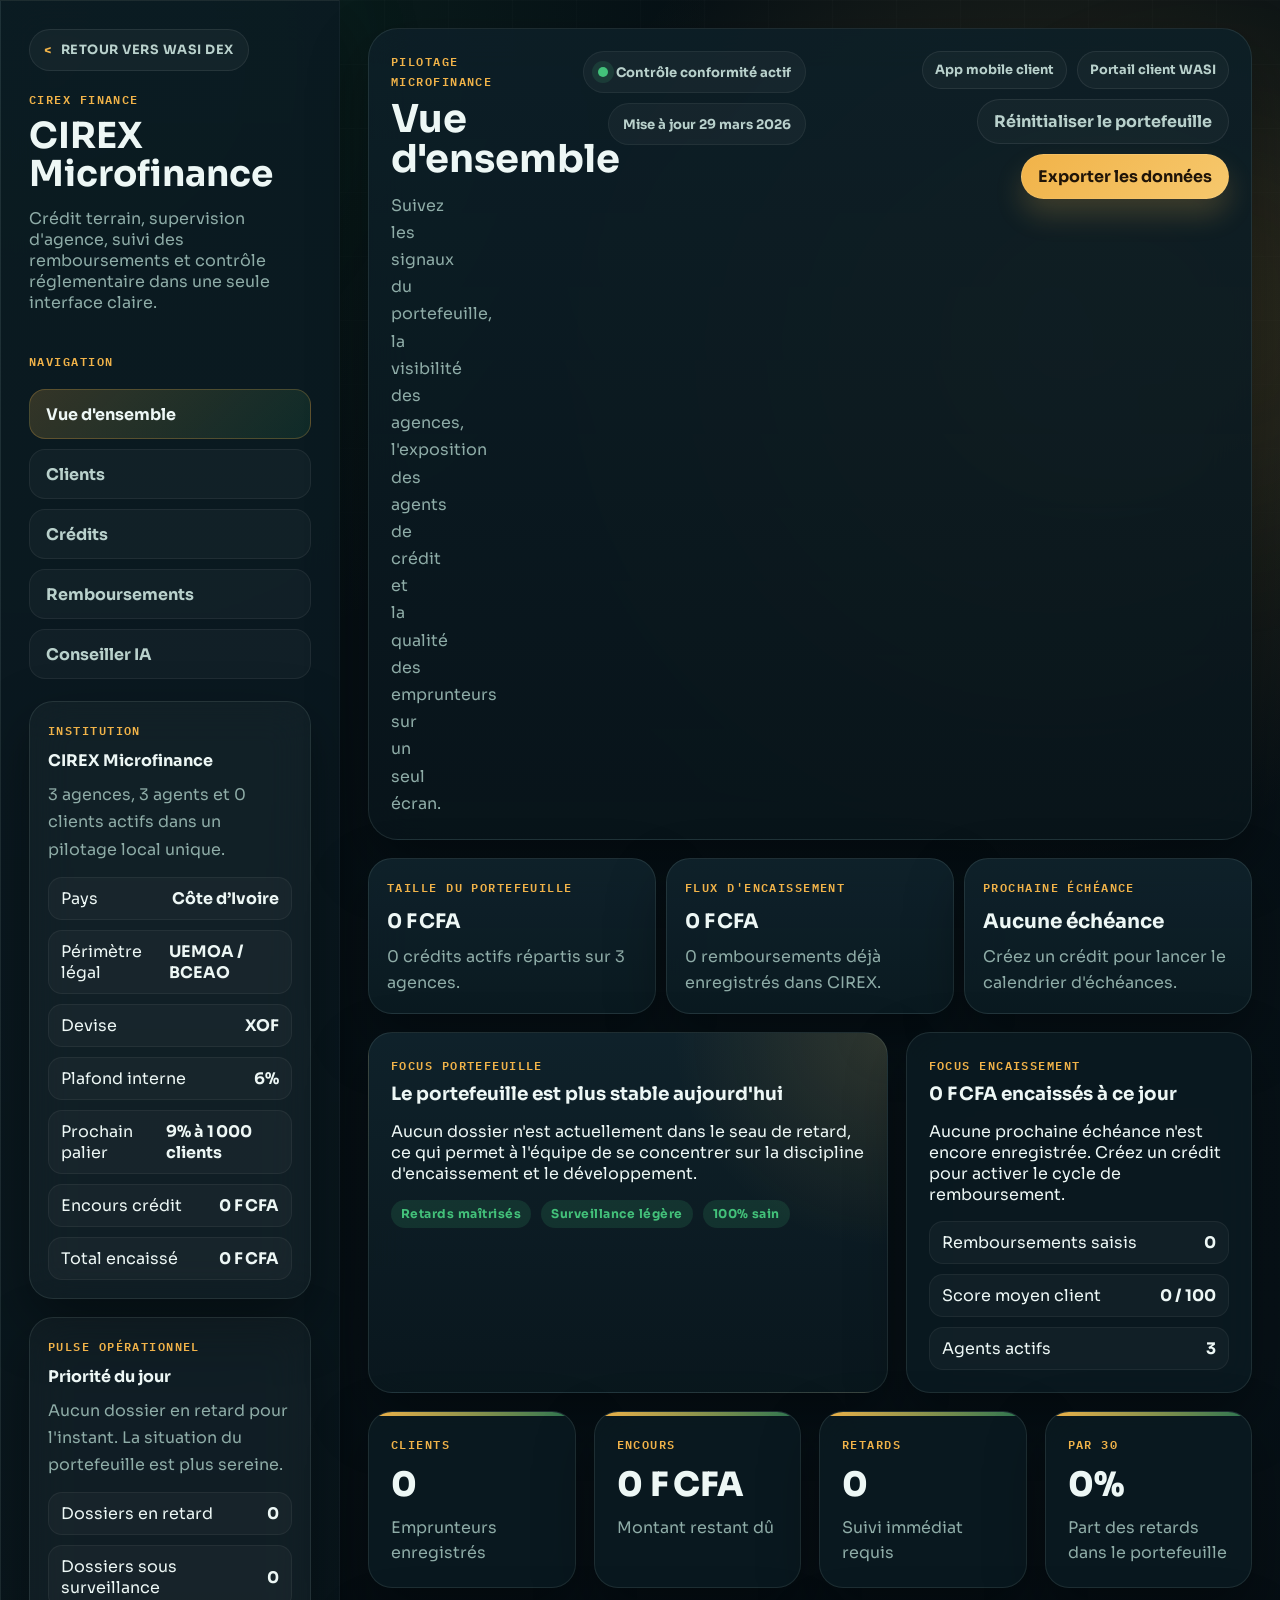
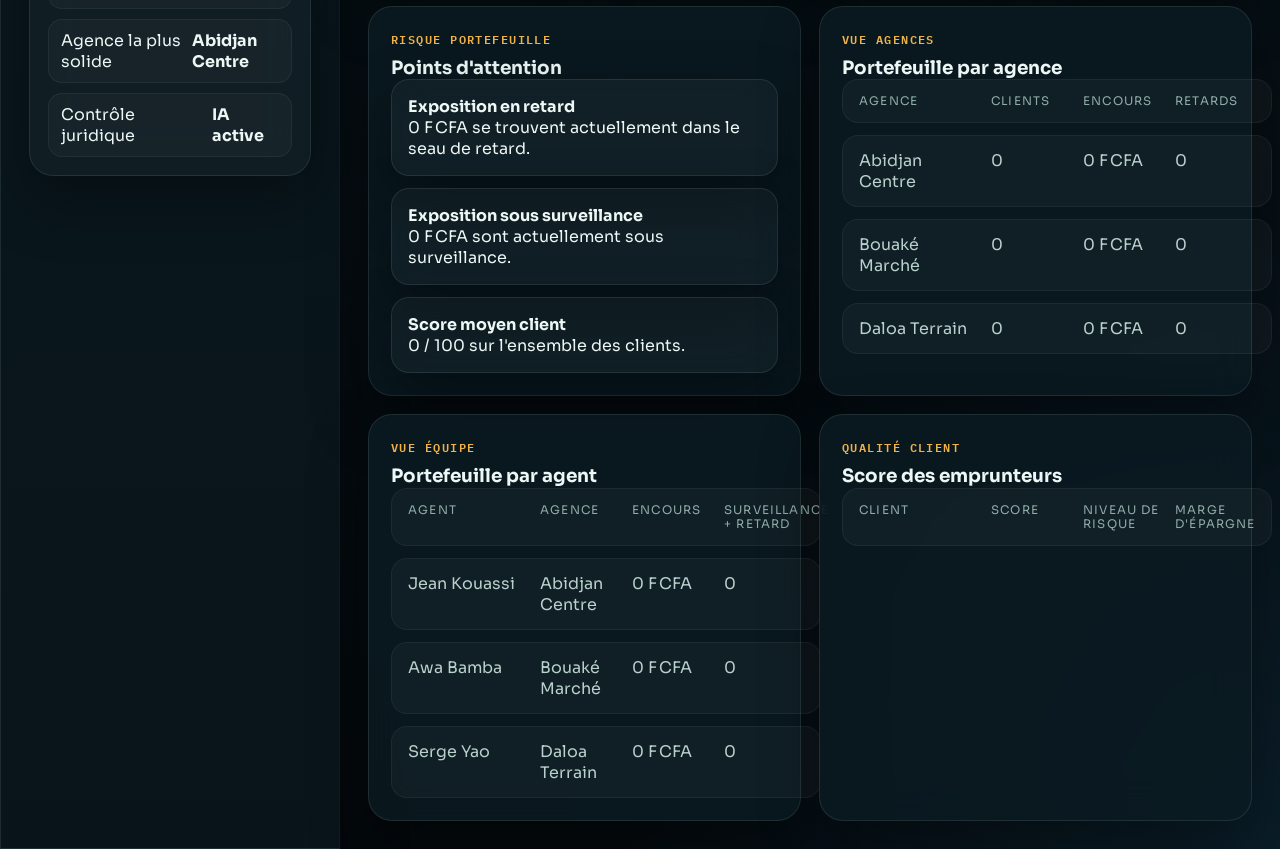
==== commit f0fc1bf7: "Add mobile client investment app" ====
--- a/microfinance-app/index.html
+++ b/microfinance-app/index.html
@@ -56,6 +56,7 @@
           <div class="meta-chip" id="last-updated">Mise à jour -</div>
         </div>
         <div class="topbar-actions">
+          <a class="ghost-btn" href="./wasi-client-app.html">App mobile client</a>
           <a class="ghost-btn" href="./wasi-customer-portal.html">Portail client WASI</a>
           <button id="reset-btn" class="secondary-btn">Réinitialiser le portefeuille</button>
           <button id="export-btn" class="primary-btn">Exporter les données</button>
@@ -124,7 +125,7 @@
         <div class="split">
           <article class="panel">
             <div class="eyebrow">Mise En Place</div>
-            <h3>Créer un crédit</h3>
+            <h3>Valider un crédit</h3>
             <div class="compliance-shell">
               <div class="compliance-card idle" id="loan-compliance-card">
                 <div class="eyebrow">Filtre Juridique IA</div>
@@ -144,7 +145,7 @@
               <label>Agent de crédit<select name="officerId" id="loan-officer-select" required></select></label>
               <label>Niveau de risque<select name="riskFlag"><option value="Low">Faible</option><option value="Medium">Moyen</option><option value="High">Élevé</option></select></label>
               <label>Statut<select name="status"><option value="Current">En cours</option><option value="Watch">Sous surveillance</option><option value="Late">En retard</option></select></label>
-              <div class="full-span actions"><button id="loan-submit-btn" class="primary-btn" type="submit">Contrôler puis créer le crédit</button></div>
+              <div class="full-span actions"><button id="loan-submit-btn" class="primary-btn" type="submit">Contrôler puis valider le crédit</button></div>
             </form>
           </article>
           <article class="panel">
